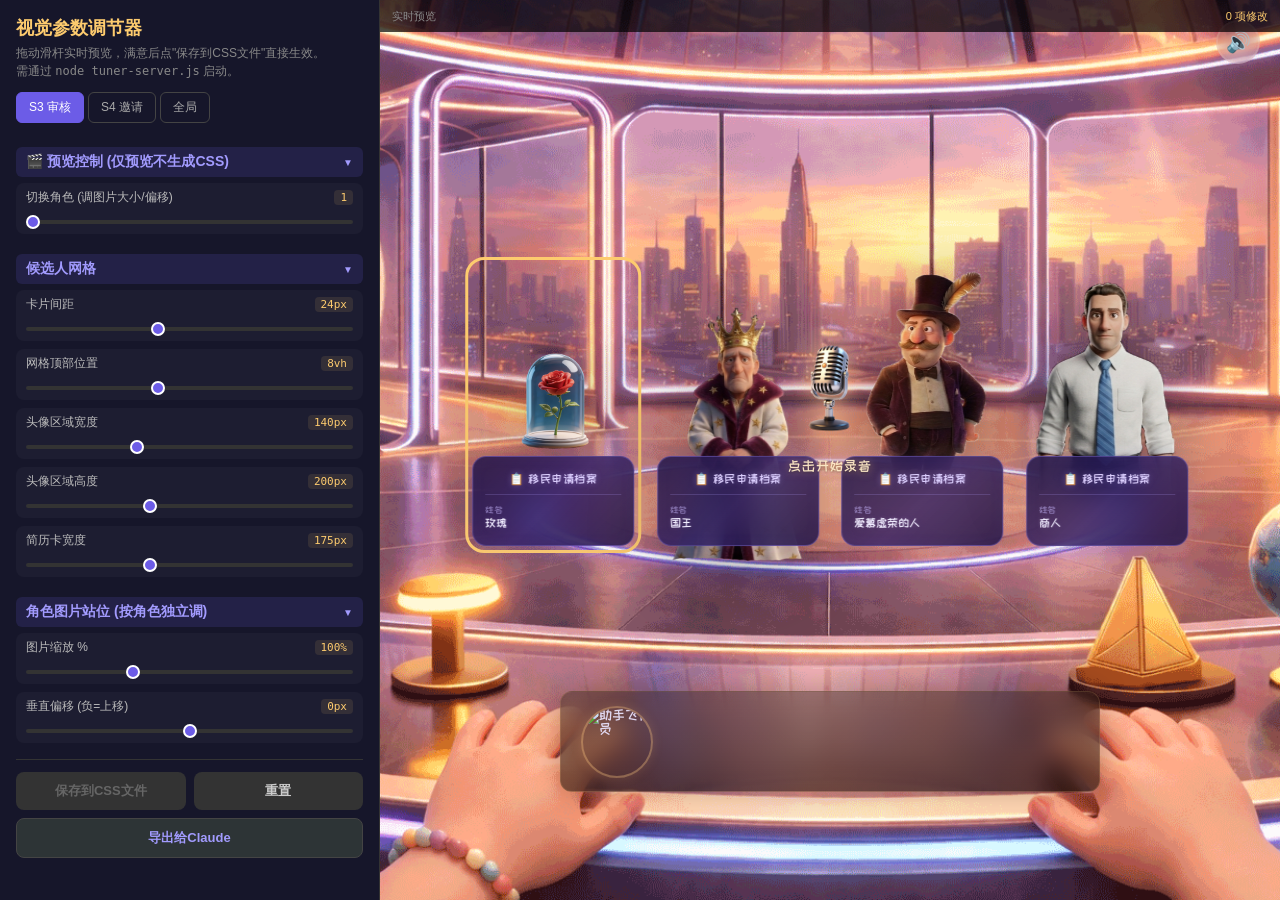
==== tuner.html @ 835b1e77 "初始提交：小王子伴读互动 H5 页面 6个互动环节完整实现：创建星球、发布招募令、角色审核、 深度表达、全景合影、视频等待页。纯前端项目，无构建工具。  Co-Authored-By: Claude " ====
<!doctype html>
<html lang="zh-CN">
    <head>
        <meta charset="UTF-8" />
        <meta name="viewport" content="width=device-width, initial-scale=1.0" />
        <title>视觉参数调节器 - 小王子星球</title>
        <link rel="stylesheet" href="css/fonts.css" />
        <style>
            * {
                margin: 0;
                padding: 0;
                box-sizing: border-box;
            }

            body {
                background: #1a1a2e;
                color: #e0e0e0;
                font-family:
                    -apple-system, BlinkMacSystemFont, "Segoe UI", sans-serif;
                display: flex;
                height: 100vh;
                overflow: hidden;
            }

            /* ===== 左侧控制面板 ===== */
            .control-panel {
                width: 380px;
                min-width: 380px;
                height: 100vh;
                overflow-y: auto;
                background: #16162a;
                border-right: 1px solid #333;
                padding: 16px;
                display: flex;
                flex-direction: column;
            }

            .control-panel h1 {
                font-size: 18px;
                margin-bottom: 4px;
                color: #fdcb6e;
            }
            .control-panel .hint {
                font-size: 12px;
                color: #888;
                margin-bottom: 12px;
                line-height: 1.5;
            }

            .section-header {
                font-size: 14px;
                font-weight: 600;
                color: #a29bfe;
                margin: 12px 0 6px;
                padding: 6px 10px;
                background: rgba(108, 92, 231, 0.15);
                border-radius: 6px;
                cursor: pointer;
                user-select: none;
                display: flex;
                justify-content: space-between;
                align-items: center;
            }
            .section-header::after {
                content: "▼";
                font-size: 10px;
                transition: transform 0.2s;
            }
            .section-header.collapsed::after {
                transform: rotate(-90deg);
            }

            .section-body {
                overflow: hidden;
                transition: max-height 0.3s ease;
            }
            .section-body.collapsed {
                max-height: 0 !important;
            }

            .control-group {
                margin-bottom: 8px;
                padding: 6px 10px;
                background: rgba(255, 255, 255, 0.03);
                border-radius: 8px;
            }
            .control-group label {
                display: flex;
                justify-content: space-between;
                align-items: center;
                font-size: 12px;
                color: #bbb;
                margin-bottom: 4px;
            }
            .control-group .value-display {
                font-family: "SF Mono", monospace;
                font-size: 11px;
                color: #fdcb6e;
                background: rgba(253, 203, 110, 0.1);
                padding: 1px 6px;
                border-radius: 4px;
            }
            .control-group.changed {
                border-left: 3px solid #fdcb6e;
            }

            input[type="range"] {
                width: 100%;
                height: 4px;
                -webkit-appearance: none;
                background: #333;
                border-radius: 2px;
                outline: none;
            }
            input[type="range"]::-webkit-slider-thumb {
                -webkit-appearance: none;
                width: 14px;
                height: 14px;
                border-radius: 50%;
                background: #6c5ce7;
                cursor: pointer;
                border: 2px solid #fff;
            }
            input[type="color"] {
                width: 36px;
                height: 24px;
                border: 1px solid #555;
                border-radius: 4px;
                cursor: pointer;
                background: transparent;
                padding: 0;
            }
            .color-control {
                display: flex;
                align-items: center;
                gap: 8px;
            }
            .color-control label {
                flex: 1;
                margin: 0;
            }

            /* Screen 切换标签 */
            .screen-tabs {
                display: flex;
                gap: 4px;
                margin-bottom: 12px;
                flex-wrap: wrap;
            }
            .screen-tab {
                padding: 6px 12px;
                font-size: 12px;
                border: 1px solid #444;
                background: transparent;
                color: #aaa;
                border-radius: 6px;
                cursor: pointer;
                transition: all 0.2s;
            }
            .screen-tab.active {
                background: #6c5ce7;
                color: #fff;
                border-color: #6c5ce7;
            }

            /* 底部操作栏 */
            .bottom-bar-panel {
                margin-top: auto;
                padding-top: 12px;
                border-top: 1px solid #333;
                flex-shrink: 0;
            }

            .action-buttons {
                display: flex;
                gap: 8px;
                margin-bottom: 8px;
            }

            .btn-action {
                flex: 1;
                padding: 10px;
                font-size: 13px;
                font-weight: 600;
                border: none;
                border-radius: 8px;
                cursor: pointer;
                transition: all 0.2s;
            }
            .btn-save {
                background: #27ae60;
                color: #fff;
            }
            .btn-save:hover {
                background: #219a52;
            }
            .btn-save:disabled {
                background: #333;
                color: #666;
                cursor: not-allowed;
            }
            .btn-reset {
                background: #333;
                color: #ccc;
            }
            .btn-reset:hover {
                background: #444;
            }
            .btn-export {
                background: #2d3436;
                color: #a29bfe;
                border: 1px solid #444;
            }
            .btn-export:hover {
                background: #3d4446;
            }

            .save-status {
                font-size: 11px;
                text-align: center;
                min-height: 18px;
                transition: all 0.3s;
            }
            .save-status.success {
                color: #27ae60;
            }
            .save-status.error {
                color: #e74c3c;
            }
            .save-status.saving {
                color: #fdcb6e;
            }

            /* ===== 右侧预览区 ===== */
            .preview-area {
                flex: 1;
                height: 100vh;
                overflow: hidden;
                position: relative;
                background: #0a0e27;
            }
            .preview-area iframe {
                width: 100%;
                height: 100%;
                border: none;
            }

            .preview-topbar {
                position: absolute;
                top: 0;
                left: 0;
                right: 0;
                height: 32px;
                background: rgba(0, 0, 0, 0.7);
                display: flex;
                align-items: center;
                justify-content: space-between;
                padding: 0 12px;
                z-index: 100;
                font-size: 11px;
                color: #888;
            }
            .preview-topbar .changes-count {
                color: #fdcb6e;
            }

            /* ===== 弹窗 ===== */
            .modal-overlay {
                display: none;
                position: fixed;
                inset: 0;
                background: rgba(0, 0, 0, 0.7);
                z-index: 1000;
                align-items: center;
                justify-content: center;
            }
            .modal-overlay.show {
                display: flex;
            }
            .modal {
                background: #1e1e3a;
                border: 1px solid #444;
                border-radius: 12px;
                padding: 20px;
                max-width: 600px;
                width: 90%;
                max-height: 80vh;
                overflow-y: auto;
            }
            .modal h3 {
                color: #fdcb6e;
                margin-bottom: 12px;
            }
            .modal pre {
                background: #0d0d1a;
                padding: 16px;
                border-radius: 8px;
                font-size: 12px;
                overflow-x: auto;
                color: #ddd;
                line-height: 1.6;
                white-space: pre-wrap;
            }
            .modal .btn-copy {
                margin-top: 12px;
                padding: 8px 20px;
                background: #6c5ce7;
                color: #fff;
                border: none;
                border-radius: 6px;
                cursor: pointer;
                font-size: 13px;
            }
            .modal .btn-close {
                margin-top: 8px;
                margin-left: 8px;
                padding: 8px 20px;
                background: #444;
                color: #ccc;
                border: none;
                border-radius: 6px;
                cursor: pointer;
                font-size: 13px;
            }

            /* 摇杆控制器 */
            .joystick-wrap {
                padding: 8px 10px;
                background: rgba(255,255,255,0.03);
                border-radius: 8px;
                margin-bottom: 8px;
            }
            .joystick-wrap.changed {
                border-left: 3px solid #fdcb6e;
            }
            .joystick-label {
                font-size: 12px;
                color: #bbb;
                margin-bottom: 6px;
                display: flex;
                justify-content: space-between;
                align-items: center;
            }
            .joystick-values {
                font-family: 'SF Mono', monospace;
                font-size: 11px;
                color: #fdcb6e;
                background: rgba(253,203,110,0.1);
                padding: 1px 6px;
                border-radius: 4px;
            }
            .joystick-pad {
                position: relative;
                width: 100%;
                height: 180px;
                background:
                    linear-gradient(rgba(108,92,231,0.15) 1px, transparent 1px),
                    linear-gradient(90deg, rgba(108,92,231,0.15) 1px, transparent 1px);
                background-size: 20% 20%;
                border: 1px solid #444;
                border-radius: 8px;
                cursor: crosshair;
                overflow: hidden;
                touch-action: none;
            }
            .joystick-pad::before,
            .joystick-pad::after {
                content: '';
                position: absolute;
                background: rgba(108,92,231,0.3);
                pointer-events: none;
            }
            .joystick-pad::before {
                top: 0; bottom: 0;
                left: 50%; width: 1px;
            }
            .joystick-pad::after {
                left: 0; right: 0;
                top: 50%; height: 1px;
            }
            .joystick-dot {
                position: absolute;
                width: 16px;
                height: 16px;
                border-radius: 50%;
                background: #6c5ce7;
                border: 2px solid #fff;
                box-shadow: 0 0 8px rgba(108,92,231,0.6);
                transform: translate(-50%, -50%);
                pointer-events: none;
                transition: box-shadow 0.15s;
            }
            .joystick-pad.dragging .joystick-dot {
                box-shadow: 0 0 16px rgba(108,92,231,0.9);
                background: #a29bfe;
            }
            .joystick-axis-label {
                position: absolute;
                font-size: 9px;
                color: #666;
                pointer-events: none;
            }
            .joystick-axis-label.left { left: 4px; top: 50%; transform: translateY(-50%); }
            .joystick-axis-label.right { right: 4px; top: 50%; transform: translateY(-50%); }
            .joystick-axis-label.top { top: 4px; left: 50%; transform: translateX(-50%); }
            .joystick-axis-label.bottom { bottom: 4px; left: 50%; transform: translateX(-50%); }

            /* 滚动条 */
            .control-panel::-webkit-scrollbar {
                width: 6px;
            }
            .control-panel::-webkit-scrollbar-track {
                background: transparent;
            }
            .control-panel::-webkit-scrollbar-thumb {
                background: #444;
                border-radius: 3px;
            }
        </style>
    </head>
    <body>
        <div class="control-panel" id="controlPanel">
            <h1>视觉参数调节器</h1>
            <p class="hint">
                拖动滑杆实时预览，满意后点"保存到CSS文件"直接生效。<br />需通过
                <code>node tuner-server.js</code> 启动。
            </p>

            <div class="screen-tabs" id="screenTabs">
                <button class="screen-tab active" data-screen="3">
                    S3 审核
                </button>
                <button class="screen-tab" data-screen="4">S4 邀请</button>
                <button class="screen-tab" data-screen="global">全局</button>
            </div>

            <div id="controlsContainer" style="flex: 1; overflow-y: auto"></div>

            <div class="bottom-bar-panel">
                <div class="action-buttons">
                    <button
                        class="btn-action btn-save"
                        id="btnSave"
                        onclick="saveToFiles()"
                        disabled
                    >
                        保存到CSS文件
                    </button>
                    <button class="btn-action btn-reset" onclick="resetAll()">
                        重置
                    </button>
                </div>
                <div class="action-buttons">
                    <button
                        class="btn-action btn-export"
                        onclick="exportForClaude()"
                    >
                        导出给Claude
                    </button>
                </div>
                <div class="save-status" id="saveStatus"></div>
            </div>
        </div>

        <div class="preview-area">
            <div class="preview-topbar">
                <span>实时预览</span>
                <span class="changes-count" id="changesCount">0 项修改</span>
            </div>
            <iframe id="previewFrame" src="index.html"></iframe>
        </div>

        <div class="modal-overlay" id="modalOverlay">
            <div class="modal">
                <h3 id="modalTitle">导出</h3>
                <p
                    id="modalDesc"
                    style="font-size: 12px; color: #888; margin-bottom: 12px"
                ></p>
                <pre id="exportContent"></pre>
                <div>
                    <button class="btn-copy" onclick="copyExport()">
                        复制到剪贴板
                    </button>
                    <button class="btn-close" onclick="closeModal()">
                        关闭
                    </button>
                </div>
            </div>
        </div>

        <script>
            // ===== 参数定义 =====
            // 每个控制项多了 file 和 match 字段，用于精确定位 CSS 文件中的原始值进行替换
            const PARAMS = {
                global: {
                    label: "全局样式",
                    groups: [
                        {
                            title: "颜色主题",
                            controls: [
                                {
                                    id: "g-bg-dark",
                                    label: "背景色",
                                    type: "color",
                                    default: "#0a0e27",
                                    css: "--bg-dark",
                                    selector: ":root",
                                },
                                {
                                    id: "g-primary",
                                    label: "主色",
                                    type: "color",
                                    default: "#6c5ce7",
                                    css: "--primary",
                                    selector: ":root",
                                },
                                {
                                    id: "g-primary-light",
                                    label: "主色(亮)",
                                    type: "color",
                                    default: "#a29bfe",
                                    css: "--primary-light",
                                    selector: ":root",
                                },
                                {
                                    id: "g-accent",
                                    label: "强调色",
                                    type: "color",
                                    default: "#fdcb6e",
                                    css: "--accent",
                                    selector: ":root",
                                },
                                {
                                    id: "g-text",
                                    label: "文字色",
                                    type: "color",
                                    default: "#dfe6e9",
                                    css: "--text",
                                    selector: ":root",
                                },
                                {
                                    id: "g-text-dim",
                                    label: "次要文字",
                                    type: "color",
                                    default: "#636e72",
                                    css: "--text-dim",
                                    selector: ":root",
                                },
                            ],
                        },
                        {
                            title: "全局字号",
                            controls: [
                                {
                                    id: "g-body-fontsize",
                                    label: "基础字号",
                                    type: "range",
                                    min: 10,
                                    max: 24,
                                    step: 1,
                                    default: 14,
                                    unit: "px",
                                    css: "font-size",
                                    selector: "html, body",
                                },
                            ],
                        },
                        {
                            title: "按钮",
                            controls: [
                                {
                                    id: "g-btn-padding-v",
                                    label: "按钮上下内距",
                                    type: "range",
                                    min: 4,
                                    max: 20,
                                    step: 1,
                                    default: 10,
                                    unit: "px",
                                    css: "padding-block",
                                    selector: ".btn-primary",
                                },
                                {
                                    id: "g-btn-padding-h",
                                    label: "按钮左右内距",
                                    type: "range",
                                    min: 12,
                                    max: 50,
                                    step: 1,
                                    default: 28,
                                    unit: "px",
                                    css: "padding-inline",
                                    selector: ".btn-primary",
                                },
                                {
                                    id: "g-btn-fontsize",
                                    label: "按钮字号",
                                    type: "range",
                                    min: 12,
                                    max: 24,
                                    step: 1,
                                    default: 16,
                                    unit: "px",
                                    css: "font-size",
                                    selector: ".btn-primary",
                                },
                                {
                                    id: "g-btn-radius",
                                    label: "按钮圆角",
                                    type: "range",
                                    min: 0,
                                    max: 50,
                                    step: 1,
                                    default: 50,
                                    unit: "px",
                                    css: "border-radius",
                                    selector: ".btn-primary",
                                },
                            ],
                        },
                        {
                            title: "输入框",
                            controls: [
                                {
                                    id: "g-input-padding-v",
                                    label: "输入框上下内距",
                                    type: "range",
                                    min: 4,
                                    max: 20,
                                    step: 1,
                                    default: 8,
                                    unit: "px",
                                    css: "padding-block",
                                    selector: ".input-group input",
                                },
                                {
                                    id: "g-input-padding-h",
                                    label: "输入框左右内距",
                                    type: "range",
                                    min: 4,
                                    max: 24,
                                    step: 1,
                                    default: 12,
                                    unit: "px",
                                    css: "padding-inline",
                                    selector: ".input-group input",
                                },
                                {
                                    id: "g-input-fontsize",
                                    label: "输入框字号",
                                    type: "range",
                                    min: 12,
                                    max: 22,
                                    step: 1,
                                    default: 15,
                                    unit: "px",
                                    css: "font-size",
                                    selector: ".input-group input",
                                },
                                {
                                    id: "g-input-radius",
                                    label: "输入框圆角",
                                    type: "range",
                                    min: 0,
                                    max: 24,
                                    step: 1,
                                    default: 12,
                                    unit: "px",
                                    css: "border-radius",
                                    selector: ".input-group input",
                                },
                            ],
                        },
                    ],
                },
                3: {
                    label: "Screen 3: 审核",
                    groups: [
                        {
                            title: "🎬 预览控制 (仅预览不生成CSS)",
                            controls: [
                                {
                                    id: "s3-char",
                                    label: "切换角色 (调图片大小/偏移)",
                                    type: "range",
                                    min: 1,
                                    max: 4,
                                    step: 1,
                                    default: 1,
                                    unit: "",
                                    css: "ignore",
                                    selector: "ignore",
                                },
                            ],
                        },
                        {
                            title: "候选人网格",
                            controls: [
                                {
                                    id: "s3-grid-gap",
                                    label: "卡片间距",
                                    type: "range",
                                    min: 0,
                                    max: 60,
                                    step: 2,
                                    default: 24,
                                    unit: "px",
                                    css: "gap",
                                    selector: ".candidates-grid",
                                },
                                {
                                    id: "s3-grid-top",
                                    label: "网格顶部位置",
                                    type: "range",
                                    min: 0,
                                    max: 20,
                                    step: 1,
                                    default: 8,
                                    unit: "vh",
                                    css: "top",
                                    selector: ".candidates-grid",
                                },
                                {
                                    id: "s3-img-width",
                                    label: "头像区域宽度",
                                    type: "range",
                                    min: 60,
                                    max: 300,
                                    step: 5,
                                    default: 140,
                                    unit: "px",
                                    css: "width",
                                    selector: ".candidate-img-wrap",
                                },
                                {
                                    id: "s3-img-height",
                                    label: "头像区域高度",
                                    type: "range",
                                    min: 80,
                                    max: 400,
                                    step: 5,
                                    default: 200,
                                    unit: "px",
                                    css: "height",
                                    selector: ".candidate-img-wrap",
                                },
                                {
                                    id: "s3-resume-width",
                                    label: "简历卡宽度",
                                    type: "range",
                                    min: 100,
                                    max: 300,
                                    step: 5,
                                    default: 175,
                                    unit: "px",
                                    css: "width",
                                    selector: ".candidate-resume",
                                },
                            ],
                        },
                        {
                            title: "角色图片站位 (按角色独立调)",
                            controls: [
                                {
                                    id: "s3-char-scale",
                                    label: "图片缩放 %",
                                    type: "range",
                                    min: 30,
                                    max: 250,
                                    step: 5,
                                    default: 100,
                                    unit: "%",
                                    css: "transform",
                                    selector: "perchar-card-img",
                                },
                                {
                                    id: "s3-char-offset-y",
                                    label: "垂直偏移 (负=上移)",
                                    type: "range",
                                    min: -150,
                                    max: 150,
                                    step: 2,
                                    default: 0,
                                    unit: "px",
                                    css: "translateY",
                                    selector: "perchar-card-img",
                                },
                            ],
                        },
                        {
                            title: "助手飞行员对话框(底部)",
                            controls: [
                                {
                                    id: "s3-asst-bottom",
                                    label: "距底部",
                                    type: "range",
                                    min: 50,
                                    max: 250,
                                    step: 5,
                                    default: 120,
                                    unit: "px",
                                    css: "bottom",
                                    selector: ".assistant-bar",
                                },
                                {
                                    id: "s3-asst-width",
                                    label: "宽度",
                                    type: "range",
                                    min: 300,
                                    max: 1000,
                                    step: 10,
                                    default: 600,
                                    unit: "px",
                                    css: "width",
                                    selector: ".assistant-bar",
                                },
                                {
                                    id: "s3-asst-padding",
                                    label: "内距",
                                    type: "range",
                                    min: 8,
                                    max: 36,
                                    step: 1,
                                    default: 18,
                                    unit: "px",
                                    css: "padding",
                                    selector: ".assistant-bar",
                                },
                                {
                                    id: "s3-asst-avatar-size",
                                    label: "头像尺寸",
                                    type: "range",
                                    min: 40,
                                    max: 120,
                                    step: 4,
                                    default: 76,
                                    unit: "px",
                                    css: "width|height",
                                    selector: ".assistant-avatar",
                                },
                                {
                                    id: "s3-asst-msg-fontsize",
                                    label: "消息字号",
                                    type: "range",
                                    min: 10,
                                    max: 24,
                                    step: 1,
                                    default: 17,
                                    unit: "px",
                                    css: "font-size",
                                    selector: ".assistant-message",
                                },
                                {
                                    id: "s3-asst-gap",
                                    label: "头像与文字间距",
                                    type: "range",
                                    min: 4,
                                    max: 24,
                                    step: 1,
                                    default: 14,
                                    unit: "px",
                                    css: "gap",
                                    selector: ".assistant-bar",
                                },
                            ],
                        },
                    ],
                },
                4: {
                    label: "Screen 4: 邀请",
                    groups: [
                        {
                            title: "语音卡片",
                            controls: [
                                {
                                    id: "s4-card-gap",
                                    label: "卡片内间距",
                                    type: "range",
                                    min: 16,
                                    max: 80,
                                    step: 2,
                                    default: 44,
                                    unit: "px",
                                    css: "gap",
                                    selector: ".voice-card",
                                },
                                {
                                    id: "s4-card-padding",
                                    label: "卡片内距",
                                    type: "range",
                                    min: 8,
                                    max: 60,
                                    step: 2,
                                    default: 22,
                                    unit: "px",
                                    css: "padding",
                                    selector: ".voice-card",
                                },
                                {
                                    id: "s4-card-radius",
                                    label: "卡片圆角",
                                    type: "range",
                                    min: 0,
                                    max: 50,
                                    step: 1,
                                    default: 28,
                                    unit: "px",
                                    css: "border-radius",
                                    selector: ".voice-card",
                                },
                                {
                                    id: "s4-question-fontsize",
                                    label: "提问字号",
                                    type: "range",
                                    min: 14,
                                    max: 40,
                                    step: 1,
                                    default: 24,
                                    unit: "px",
                                    css: "font-size",
                                    selector: ".voice-question",
                                },
                                {
                                    id: "s4-play-ring-size",
                                    label: "播放按钮环尺寸",
                                    type: "range",
                                    min: 60,
                                    max: 200,
                                    step: 5,
                                    default: 120,
                                    unit: "px",
                                    css: "width|height",
                                    selector: ".play-ring",
                                },
                            ],
                        },
                        {
                            title: "胶片轮播",
                            controls: [
                                {
                                    id: "s4-film-top",
                                    label: "轮播顶部位置",
                                    type: "range",
                                    min: 5,
                                    max: 50,
                                    step: 1,
                                    default: 20,
                                    unit: "%",
                                    css: "top",
                                    selector: ".window-filmstrip",
                                },
                                {
                                    id: "s4-film-left",
                                    label: "轮播左侧位置",
                                    type: "range",
                                    min: 0,
                                    max: 40,
                                    step: 1,
                                    default: 18,
                                    unit: "%",
                                    css: "left",
                                    selector: ".window-filmstrip",
                                },
                                {
                                    id: "s4-film-width",
                                    label: "轮播宽度",
                                    type: "range",
                                    min: 30,
                                    max: 100,
                                    step: 1,
                                    default: 64,
                                    unit: "%",
                                    css: "width",
                                    selector: ".window-filmstrip",
                                },
                                {
                                    id: "s4-film-height",
                                    label: "轮播高度",
                                    type: "range",
                                    min: 15,
                                    max: 60,
                                    step: 1,
                                    default: 38,
                                    unit: "%",
                                    css: "height",
                                    selector: ".window-filmstrip",
                                },
                                {
                                    id: "s4-film-radius",
                                    label: "照片圆角",
                                    type: "range",
                                    min: 0,
                                    max: 30,
                                    step: 1,
                                    default: 10,
                                    unit: "px",
                                    css: "border-radius",
                                    selector: ".filmstrip-item",
                                },
                                {
                                    id: "s4-film-label-fontsize",
                                    label: "标签字号",
                                    type: "range",
                                    min: 10,
                                    max: 22,
                                    step: 1,
                                    default: 13,
                                    unit: "px",
                                    css: "font-size",
                                    selector: ".filmstrip-label",
                                },
                            ],
                        },
                        {
                            title: "全息发言提示",
                            controls: [
                                {
                                    id: "s4-holo-top",
                                    label: "提示垂直位置",
                                    type: "range",
                                    min: 30,
                                    max: 80,
                                    step: 1,
                                    default: 55,
                                    unit: "%",
                                    css: "top",
                                    selector: ".holo-prompt",
                                },
                                {
                                    id: "s4-holo-padding-v",
                                    label: "上下内距",
                                    type: "range",
                                    min: 10,
                                    max: 80,
                                    step: 2,
                                    default: 40,
                                    unit: "px",
                                    css: "padding-block",
                                    selector: ".holo-prompt",
                                },
                                {
                                    id: "s4-holo-padding-h",
                                    label: "左右内距",
                                    type: "range",
                                    min: 20,
                                    max: 250,
                                    step: 5,
                                    default: 160,
                                    unit: "px",
                                    css: "padding-inline",
                                    selector: ".holo-prompt",
                                },
                                {
                                    id: "s4-prompt-label-fontsize",
                                    label: "标签字号",
                                    type: "range",
                                    min: 10,
                                    max: 24,
                                    step: 1,
                                    default: 15,
                                    unit: "px",
                                    css: "font-size",
                                    selector: ".prompt-label",
                                },
                                {
                                    id: "s4-prompt-text-fontsize",
                                    label: "提示文字字号",
                                    type: "range",
                                    min: 10,
                                    max: 24,
                                    step: 1,
                                    default: 16,
                                    unit: "px",
                                    css: "font-size",
                                    selector: ".prompt-text",
                                },
                            ],
                        },
                        {
                            title: "麦克风",
                            controls: [
                                {
                                    id: "s4-mic-top",
                                    label: "麦克风垂直位置",
                                    type: "range",
                                    min: 60,
                                    max: 100,
                                    step: 1,
                                    default: 95,
                                    unit: "%",
                                    css: "top",
                                    selector: ".s4-mic-wrap",
                                },
                                {
                                    id: "s4-mic-icon-size",
                                    label: "麦克风图标尺寸",
                                    type: "range",
                                    min: 60,
                                    max: 300,
                                    step: 5,
                                    default: 210,
                                    unit: "px",
                                    css: "width|height",
                                    selector: ".s4-mic-wrap .mic-icon",
                                },
                                {
                                    id: "s4-mic-hint-fontsize",
                                    label: "提示文字字号",
                                    type: "range",
                                    min: 8,
                                    max: 18,
                                    step: 1,
                                    default: 11,
                                    unit: "px",
                                    css: "font-size",
                                    selector: ".s4-mic-wrap .mic-hint",
                                },
                            ],
                        },
                    ],
                },
            };

            // ===== 状态 =====
            let currentScreen = "3";
            let changes = {};
            let defaults = {};
            let cssFileCache = {}; // 缓存 CSS 文件内容

            for (const config of Object.values(PARAMS)) {
                for (const group of config.groups) {
                    for (const ctrl of group.controls) {
                        defaults[ctrl.id] = ctrl.default;
                    }
                }
            }

            // ===== 渲染 =====
            function renderControls(screen) {
                const container = document.getElementById("controlsContainer");
                const config = PARAMS[screen];
                if (!config) return;

                let html = "";
                for (const group of config.groups) {
                    const sectionId =
                        `section-${screen}-${group.title}`.replace(
                            /[^a-zA-Z0-9-]/g,
                            "_",
                        );
                    html += `<div class="section-header" onclick="toggleSection('${sectionId}')">${group.title}</div>`;
                    html += `<div class="section-body" id="${sectionId}">`;

                    for (const ctrl of group.controls) {
                        if (ctrl.hidden) continue;

                        const value =
                            changes[ctrl.id] !== undefined
                                ? changes[ctrl.id]
                                : ctrl.default;
                        const isChanged =
                            changes[ctrl.id] !== undefined &&
                            changes[ctrl.id] !== ctrl.default;
                        const changedClass = isChanged ? "changed" : "";

                        if (ctrl.type === "joystick") {
                            const xCtrl = findControl(ctrl.xId);
                            const yCtrl = findControl(ctrl.yId);
                            const xVal = changes[ctrl.xId] !== undefined ? changes[ctrl.xId] : xCtrl.default;
                            const yVal = changes[ctrl.yId] !== undefined ? changes[ctrl.yId] : yCtrl.default;
                            const xChanged = changes[ctrl.xId] !== undefined && changes[ctrl.xId] !== xCtrl.default;
                            const yChanged = changes[ctrl.yId] !== undefined && changes[ctrl.yId] !== yCtrl.default;
                            const jChanged = xChanged || yChanged ? "changed" : "";
                            html += `
          <div class="joystick-wrap ${jChanged}" id="group-${ctrl.id}">
            <div class="joystick-label">
              <span>${ctrl.label}</span>
              <span class="joystick-values" id="val-${ctrl.id}">X:${xVal}${xCtrl.unit} Y:${yVal}${yCtrl.unit}</span>
            </div>
            <div class="joystick-pad" id="pad-${ctrl.id}"
                 data-xid="${ctrl.xId}" data-yid="${ctrl.yId}"
                 data-xmin="${xCtrl.min}" data-xmax="${xCtrl.max}"
                 data-ymin="${yCtrl.min}" data-ymax="${yCtrl.max}"
                 data-xunit="${xCtrl.unit}" data-yunit="${yCtrl.unit}">
              <span class="joystick-axis-label left">左</span>
              <span class="joystick-axis-label right">右</span>
              <span class="joystick-axis-label top">上</span>
              <span class="joystick-axis-label bottom">下</span>
              <div class="joystick-dot" id="dot-${ctrl.id}"></div>
            </div>
          </div>`;
                        } else if (ctrl.type === "color") {
                            html += `
          <div class="control-group color-control ${changedClass}" id="group-${ctrl.id}">
            <label>${ctrl.label}</label>
            <input type="color" id="${ctrl.id}" value="${value}" onchange="onControlChange('${ctrl.id}', this.value)">
          </div>`;
                        } else {
                            const displayVal = ctrl.unit
                                ? `${value}${ctrl.unit}`
                                : value;
                            html += `
          <div class="control-group ${changedClass}" id="group-${ctrl.id}">
            <label>
              <span>${ctrl.label}</span>
              <span class="value-display" id="val-${ctrl.id}">${displayVal}</span>
            </label>
            <input type="range" id="${ctrl.id}" min="${ctrl.min}" max="${ctrl.max}" step="${ctrl.step}" value="${value}"
              oninput="onControlChange('${ctrl.id}', parseFloat(this.value))">
          </div>`;
                        }
                    }
                    html += "</div>";
                }
                container.innerHTML = html;
                initJoysticks();
            }

            // ===== 摇杆控制器 =====
            function initJoysticks() {
                document.querySelectorAll('.joystick-pad').forEach(pad => {
                    const xId = pad.dataset.xid;
                    const yId = pad.dataset.yid;
                    const xMin = parseFloat(pad.dataset.xmin);
                    const xMax = parseFloat(pad.dataset.xmax);
                    const yMin = parseFloat(pad.dataset.ymin);
                    const yMax = parseFloat(pad.dataset.ymax);
                    const xUnit = pad.dataset.xunit;
                    const yUnit = pad.dataset.yunit;
                    const dot = pad.querySelector('.joystick-dot');
                    const padId = pad.id.replace('pad-', '');

                    // 初始化圆点位置
                    const xCtrl = findControl(xId);
                    const yCtrl = findControl(yId);
                    const xVal = changes[xId] !== undefined ? changes[xId] : xCtrl.default;
                    const yVal = changes[yId] !== undefined ? changes[yId] : yCtrl.default;
                    positionDot(dot, pad, xVal, xMin, xMax, yVal, yMin, yMax);

                    let dragging = false;

                    const xStep = findControl(xId).step || 1;
                    const yStep = findControl(yId).step || 1;

                    function snapTo(val, step) {
                        return Math.round(val / step) * step;
                    }

                    function onMove(clientX, clientY) {
                        const rect = pad.getBoundingClientRect();
                        const px = Math.max(0, Math.min(1, (clientX - rect.left) / rect.width));
                        const py = Math.max(0, Math.min(1, (clientY - rect.top) / rect.height));

                        const xNew = snapTo(xMin + px * (xMax - xMin), xStep);
                        const yNew = snapTo(yMax - py * (yMax - yMin), yStep); // Y轴反转：上=大值(bottom大=高)

                        dot.style.left = (px * 100) + '%';
                        dot.style.top = (py * 100) + '%';

                        onControlChange(xId, xNew);
                        onControlChange(yId, yNew);

                        const valEl = document.getElementById('val-' + padId);
                        if (valEl) valEl.textContent = `X:${xNew}${xUnit} Y:${yNew}${yUnit}`;
                    }

                    pad.addEventListener('pointerdown', (e) => {
                        dragging = true;
                        pad.classList.add('dragging');
                        pad.setPointerCapture(e.pointerId);
                        onMove(e.clientX, e.clientY);
                    });
                    pad.addEventListener('pointermove', (e) => {
                        if (!dragging) return;
                        onMove(e.clientX, e.clientY);
                    });
                    pad.addEventListener('pointerup', () => {
                        dragging = false;
                        pad.classList.remove('dragging');
                    });
                    pad.addEventListener('pointercancel', () => {
                        dragging = false;
                        pad.classList.remove('dragging');
                    });
                });
            }

            function positionDot(dot, pad, xVal, xMin, xMax, yVal, yMin, yMax) {
                const px = (xVal - xMin) / (xMax - xMin);
                const py = 1 - (yVal - yMin) / (yMax - yMin); // Y轴反转
                dot.style.left = (px * 100) + '%';
                dot.style.top = (py * 100) + '%';
            }

            function toggleSection(id) {
                const body = document.getElementById(id);
                const header = body.previousElementSibling;
                body.classList.toggle("collapsed");
                header.classList.toggle("collapsed");
            }

            // ===== 控制变更 =====
            function onControlChange(id, value) {
                changes[id] = value;

                const ctrl = findControl(id);
                if (ctrl && ctrl.type === "range") {
                    const valEl = document.getElementById(`val-${id}`);
                    if (id === "s3-char" && valEl) {
                        const charLabels = [
                            "",
                            "1. 玫瑰",
                            "2. 国王",
                            "3. 爱慕虚荣的人",
                            "4. 商人",
                        ];
                        valEl.textContent = charLabels[value];
                    } else if (valEl) {
                        valEl.textContent = ctrl.unit
                            ? `${value}${ctrl.unit}`
                            : value;
                    }
                }

                // 高亮已修改项
                const group = document.getElementById(`group-${id}`);
                if (group) {
                    if (value !== defaults[id]) group.classList.add("changed");
                    else group.classList.remove("changed");
                }

                // 进度控制器只控制显隐，不生成 CSS
                if (id === "s3-char") {
                    updateS3Character(value);
                    return;
                }

                // 角色图片样式是每角色独立存储
                if (id === "s3-char-scale" || id === "s3-char-offset-y") {
                    const charId = _currentCharId();
                    if (id === "s3-char-scale") _charCardStyles[charId].scale = value;
                    if (id === "s3-char-offset-y") _charCardStyles[charId].offsetY = value;
                }

                applyToPreview();
                updateChangesCount();
            }

            function findControl(id) {
                for (const config of Object.values(PARAMS)) {
                    for (const group of config.groups) {
                        for (const ctrl of group.controls) {
                            if (ctrl.id === id) return ctrl;
                        }
                    }
                }
                return null;
            }

            function applyToPreview() {
                const iframe = document.getElementById("previewFrame");
                const doc = iframe.contentDocument;
                if (!doc) return;

                // 查找或创建动态样式标签
                let styleEl = doc.getElementById("tuner-dynamic-styles");
                if (!styleEl) {
                    styleEl = doc.createElement("style");
                    styleEl.id = "tuner-dynamic-styles";
                    doc.head.appendChild(styleEl);
                }

                // 遍历所有有改动的参数，生成 CSS 文本
                const changedParams = Object.entries(changes).filter(
                    ([id, val]) => val !== defaults[id],
                );
                const selectorMap = {};

                for (const [id, val] of changedParams) {
                    const ctrl = findControl(id);
                    if (!ctrl || ctrl.css === "ignore") continue;
                    // perchar-card-img 控件在下方单独处理
                    if (ctrl.selector === "perchar-card-img") continue;

                    const props = ctrl.css.split("|");
                    let cssValue = ctrl.cssFunc
                        ? ctrl.cssFunc(val)
                        : ctrl.type === "color"
                          ? val
                          : ctrl.unit
                            ? `${val}${ctrl.unit}`
                            : `${val}`;

                    if (!selectorMap[ctrl.selector])
                        selectorMap[ctrl.selector] = [];
                    for (const prop of props) {
                        selectorMap[ctrl.selector].push(
                            `  ${prop}: ${cssValue} !important;`,
                        );
                    }
                }

                // 生成每个角色独立的卡片图片 CSS（scale + translateY 合并到 transform）
                for (const [charId, style] of Object.entries(_charCardStyles)) {
                    const hasChange = style.scale !== 100 || style.offsetY !== 0;
                    if (!hasChange) continue;
                    const sel = `.candidate-card[data-char-id="${charId}"] .candidate-img-wrap img`;
                    const parts = [];
                    if (style.scale !== 100) parts.push(`scale(${style.scale / 100})`);
                    if (style.offsetY !== 0) parts.push(`translateY(${style.offsetY}px)`);
                    selectorMap[sel] = [
                        `  transform: ${parts.join(' ')} !important;`,
                        `  transform-origin: bottom center !important;`,
                    ];
                }

                // 拼接 CSS 字符串
                let cssText = "";
                for (const [selector, declarations] of Object.entries(
                    selectorMap,
                )) {
                    cssText += `${selector} {\n${declarations.join("\n")}\n}\n`;
                }

                // 统一写入，浏览器会自动重新渲染
                styleEl.textContent = cssText;
            }

            // ===== S3 角色卡片站位 =====
            const S3_CHAR_IDS = ['rose', 'king', 'vain', 'merchant'];
            const S3_CHAR_NAMES = { rose: '玫瑰', king: '国王', vain: '爱慕虚荣的人', merchant: '商人' };
            const S3_CHAR_IMAGES = {
                rose: 'assets/images/characters/rose-desk.png',
                king: 'assets/images/characters/king.png',
                vain: 'assets/images/characters/vain.png',
                merchant: 'assets/images/characters/merchant.png',
            };

            let _s3CurrentChar = 1;

            // 每个角色独立的图片样式 { rose: {scale:100, offsetY:0}, ... }
            // scale: 百分比，100=原始大小
            const _charCardStyles = {
                rose:     { scale: 100, offsetY: 0 },
                king:     { scale: 100, offsetY: 0 },
                vain:     { scale: 100, offsetY: 0 },
                merchant: { scale: 100, offsetY: 0 },
            };

            function _currentCharId() {
                return S3_CHAR_IDS[_s3CurrentChar - 1] || 'rose';
            }

            function updateS3Character(index) {
                _s3CurrentChar = index;
                const charId = _currentCharId();
                const style = _charCardStyles[charId];

                // 加载该角色的图片样式到控制器
                changes['s3-char-scale'] = style.scale;
                changes['s3-char-offset-y'] = style.offsetY;

                // 更新滑杆显示
                const sInput = document.getElementById('s3-char-scale');
                const oInput = document.getElementById('s3-char-offset-y');
                if (sInput) { sInput.value = style.scale; const ve = document.getElementById('val-s3-char-scale'); if (ve) ve.textContent = style.scale + '%'; }
                if (oInput) { oInput.value = style.offsetY; const ve = document.getElementById('val-s3-char-offset-y'); if (ve) ve.textContent = style.offsetY + 'px'; }

                _renderS3Preview();
                applyToPreview();
            }

            function _renderS3Preview() {
                const doc = document.getElementById("previewFrame").contentDocument;
                if (!doc) return;

                // 确保 candidates-grid 可见并填充卡片
                const grid = doc.getElementById('candidates-grid');
                if (!grid) return;

                // 如果网格还没有子元素，手动填充
                if (grid.children.length === 0) {
                    grid.style.display = '';
                    grid.style.opacity = '1';
                    S3_CHAR_IDS.forEach(charId => {
                        const card = doc.createElement('div');
                        card.className = 'candidate-card';
                        card.dataset.charId = charId;
                        card.style.opacity = '1';
                        card.innerHTML = `
                            <div class="candidate-img-wrap">
                                <img src="${S3_CHAR_IMAGES[charId]}" alt="${S3_CHAR_NAMES[charId]}">
                            </div>
                            <div class="candidate-resume">
                                <div class="resume-header">
                                    <span class="resume-title">📋 移民申请档案</span>
                                </div>
                                <div class="resume-body">
                                    <div class="resume-field">
                                        <span class="resume-label">姓名</span>
                                        <span class="resume-value">${S3_CHAR_NAMES[charId]}</span>
                                    </div>
                                </div>
                            </div>
                        `;
                        grid.appendChild(card);
                    });
                }

                // 高亮当前选中的角色卡
                const charId = _currentCharId();
                grid.querySelectorAll('.candidate-card').forEach(card => {
                    if (card.dataset.charId === charId) {
                        card.style.outline = '3px solid #fdcb6e';
                        card.style.outlineOffset = '4px';
                        card.style.borderRadius = '12px';
                    } else {
                        card.style.outline = '';
                        card.style.outlineOffset = '';
                    }
                });
            }

            // ===== Screen 切换 =====
            document
                .getElementById("screenTabs")
                .addEventListener("click", (e) => {
                    if (!e.target.classList.contains("screen-tab")) return;
                    document
                        .querySelectorAll(".screen-tab")
                        .forEach((t) => t.classList.remove("active"));
                    e.target.classList.add("active");
                    currentScreen = e.target.dataset.screen;
                    renderControls(currentScreen);
                    if (["1", "2", "3", "4"].includes(currentScreen))
                        switchPreviewScreen(currentScreen);
                });

            function switchPreviewScreen(num) {
                const doc =
                    document.getElementById("previewFrame").contentDocument;
                if (!doc) return;

                // 0. 隐藏 start-overlay（它 z-index 200 会挡住一切）
                const startOverlay = doc.getElementById("start-overlay");
                if (startOverlay) startOverlay.style.setProperty("display", "none", "important");

                // 1. 先把所有屏幕隐藏
                doc.querySelectorAll(".screen").forEach((s) => {
                    s.classList.remove("active");
                    s.style.display = "none";
                });

                // 2. 显示目标屏幕
                const target = doc.getElementById(`screen-${num}`);
                if (target) {
                    target.classList.add("active");
                    target.style.display = "flex";

                    // 全局扫雷：抹除当前屏幕下所有内联 display:none
                    target
                        .querySelectorAll(
                            '[style*="display: none"], [style*="display:none"]',
                        )
                        .forEach((el) => {
                            el.style.setProperty("display", "", "important");
                        });

                    // ===== S3 审核 =====
                    if (num === "3") {
                        // 填充候选人网格并高亮当前选中角色
                        _renderS3Preview();
                        applyToPreview();
                    }

                    // ===== S4 邀请 =====
                    if (num === "4") {
                        // 关掉语音遮罩
                        const voiceOverlay = doc.getElementById("voiceOverlay");
                        if (voiceOverlay) {
                            voiceOverlay.style.setProperty(
                                "display",
                                "none",
                                "important",
                            );
                            voiceOverlay.style.setProperty(
                                "opacity",
                                "0",
                                "important",
                            );
                        }

                        // 强行点亮 S4 主内容区
                        const s4Main = doc.getElementById("s4MainContent");
                        if (s4Main) {
                            s4Main.style.setProperty(
                                "display",
                                "block",
                                "important",
                            );
                            s4Main.style.setProperty(
                                "opacity",
                                "1",
                                "important",
                            );
                            s4Main.style.setProperty(
                                "visibility",
                                "visible",
                                "important",
                            );
                        }

                        // 显示底部大按钮
                        const btn = doc.getElementById("btn-to-panorama");
                        if (btn)
                            btn.style.setProperty(
                                "display",
                                "block",
                                "important",
                            );
                    }
                }
            }

            // ===== 保存到 CSS 文件（通过服务器 API） =====
            async function saveToFiles() {
                const changedParams = Object.entries(changes).filter(
                    ([id, val]) => val !== defaults[id],
                );
                if (changedParams.length === 0) {
                    showStatus("没有修改", "error");
                    return;
                }

                showStatus("正在保存...", "saving");

                try {
                    // 先读取最新 CSS 文件内容
                    const resp = await fetch("/api/css");
                    if (!resp.ok)
                        throw new Error(
                            "无法读取CSS文件，确保通过 node tuner-server.js 启动",
                        );
                    cssFileCache = await resp.json();

                    // 对每个 CSS 文件做修改
                    const fileChanges = {}; // { 'css/style.css': content }

                    for (const [file, content] of Object.entries(
                        cssFileCache,
                    )) {
                        fileChanges[file] = content;
                    }

                    const marker = "/* === 调参器生成的覆盖样式 (tuner) === */";
                    const targetFile = "css/screens.css";
                    let content = fileChanges[targetFile];

                    // 1. 解析已有覆盖块中的规则（保留之前保存的修改）
                    const existingMap = {}; // { selector: { prop: "value !important" } }
                    const markerIdx = content.indexOf(marker);
                    if (markerIdx !== -1) {
                        const oldBlock = content.substring(
                            markerIdx + marker.length,
                        );
                        // 简单解析：匹配 selector { ... } 块
                        const ruleRe = /([^{]+)\{([^}]+)\}/g;
                        let m;
                        while ((m = ruleRe.exec(oldBlock)) !== null) {
                            const sel = m[1].trim();
                            const body = m[2].trim();
                            if (!existingMap[sel]) existingMap[sel] = {};
                            // 解析每条声明
                            body.split(";").forEach((decl) => {
                                const colonIdx = decl.indexOf(":");
                                if (colonIdx === -1) return;
                                const prop = decl.substring(0, colonIdx).trim();
                                const val = decl.substring(colonIdx + 1).trim();
                                if (prop && val) existingMap[sel][prop] = val;
                            });
                        }
                        // 清除旧覆盖块
                        content =
                            content.substring(0, markerIdx).trimEnd() + "\n";
                    }

                    // 2. 用当前 changes 覆盖/合并到 existingMap
                    let hasOverrides = Object.keys(existingMap).length > 0;

                    for (const [id, val] of changedParams) {
                        const ctrl = findControl(id);
                        if (!ctrl || ctrl.css === "ignore") continue;
                        // perchar-card-img 控件在下方单独处理
                        if (ctrl.selector === "perchar-card-img") continue;

                        const props = ctrl.css.split("|");
                        let cssValue;
                        if (ctrl.cssFunc) {
                            cssValue = ctrl.cssFunc(val);
                        } else if (ctrl.type === "color") {
                            cssValue = val;
                        } else {
                            cssValue = ctrl.unit
                                ? `${val}${ctrl.unit}`
                                : `${val}`;
                        }

                        if (!existingMap[ctrl.selector])
                            existingMap[ctrl.selector] = {};
                        for (const prop of props) {
                            existingMap[ctrl.selector][prop] =
                                `${cssValue} !important`;
                        }
                        hasOverrides = true;
                    }

                    // 写入每个角色独立的卡片图片样式（scale + translateY 合并到 transform）
                    for (const [charId, style] of Object.entries(_charCardStyles)) {
                        const hasChange = style.scale !== 100 || style.offsetY !== 0;
                        if (!hasChange) continue;
                        const sel = `.candidate-card[data-char-id="${charId}"] .candidate-img-wrap img`;
                        if (!existingMap[sel]) existingMap[sel] = {};
                        const parts = [];
                        if (style.scale !== 100) parts.push(`scale(${style.scale / 100})`);
                        if (style.offsetY !== 0) parts.push(`translateY(${style.offsetY}px)`);
                        existingMap[sel]['transform'] = `${parts.join(' ')} !important`;
                        existingMap[sel]['transform-origin'] = `bottom center !important`;
                        hasOverrides = true;
                    }

                    if (!hasOverrides) {
                        showStatus("没有有效修改", "error");
                        return;
                    }

                    // 3. 生成新的覆盖块
                    let overrideBlock =
                        "\n/* === 调参器生成的覆盖样式 (tuner) === */\n";
                    for (const [selector, declMap] of Object.entries(
                        existingMap,
                    )) {
                        const declarations = Object.entries(declMap)
                            .map(([p, v]) => `  ${p}: ${v};`)
                            .join("\n");
                        overrideBlock += `${selector} {\n${declarations}\n}\n\n`;
                    }

                    // 同时清除 style.css 中可能残留的旧覆盖块
                    let styleContent = fileChanges["css/style.css"];
                    const styleMarkerIdx = styleContent.indexOf(marker);
                    if (styleMarkerIdx !== -1) {
                        styleContent =
                            styleContent
                                .substring(0, styleMarkerIdx)
                                .trimEnd() + "\n";
                        fileChanges["css/style.css"] = styleContent;
                        const cleanResp = await fetch("/api/css", {
                            method: "POST",
                            headers: { "Content-Type": "application/json" },
                            body: JSON.stringify({
                                file: "css/style.css",
                                content: styleContent,
                            }),
                        });
                    }

                    content += overrideBlock;
                    fileChanges[targetFile] = content;

                    // 写回文件
                    const writeResp = await fetch("/api/css", {
                        method: "POST",
                        headers: { "Content-Type": "application/json" },
                        body: JSON.stringify({
                            file: targetFile,
                            content: fileChanges[targetFile],
                        }),
                    });

                    if (!writeResp.ok) throw new Error("写入失败");

                    const result = await writeResp.json();
                    if (result.ok) {
                        showStatus("已保存！刷新预览中...", "success");
                        // 刷新 iframe 以加载新 CSS
                        setTimeout(() => {
                            document
                                .getElementById("previewFrame")
                                .contentWindow.location.reload();
                        }, 500);
                    } else {
                        throw new Error("写入返回错误");
                    }
                } catch (e) {
                    showStatus(`保存失败: ${e.message}`, "error");
                }
            }

            function showStatus(msg, type) {
                const el = document.getElementById("saveStatus");
                el.textContent = msg;
                el.className = `save-status ${type}`;
                if (type === "success")
                    setTimeout(() => (el.textContent = ""), 3000);
            }

            function updateChangesCount() {
                let count = Object.entries(changes).filter(
                    ([id, val]) => {
                        const ctrl = findControl(id);
                        // perchar-card-img 控件不算在普通计数里
                        if (ctrl && ctrl.selector === "perchar-card-img") return false;
                        return val !== defaults[id];
                    },
                ).length;
                // 计算角色卡片图片样式变更数
                for (const [charId, style] of Object.entries(_charCardStyles)) {
                    if (style.scale !== 100 || style.offsetY !== 0) count++;
                }
                document.getElementById("changesCount").textContent =
                    `${count} 项修改`;
                document.getElementById("btnSave").disabled = count === 0;
            }

            // ===== 导出给 Claude =====
            function exportForClaude() {
                const changedParams = Object.entries(changes).filter(
                    ([id, val]) => val !== defaults[id],
                );
                if (changedParams.length === 0) {
                    alert("没有修改任何参数");
                    return;
                }

                let output = "请帮我按以下参数修改CSS样式：\n\n";
                const grouped = {};
                for (const [id, val] of changedParams) {
                    const ctrl = findControl(id);
                    if (!ctrl || ctrl.css === "ignore") continue;
                    if (ctrl.selector === "perchar-card-img") continue;
                    const screenKey = id.startsWith("g-")
                        ? "全局"
                        : `Screen ${id.charAt(1)}`;
                    if (!grouped[screenKey]) grouped[screenKey] = [];
                    const props = ctrl.css.split("|");
                    let cssValue = ctrl.cssFunc
                        ? ctrl.cssFunc(val)
                        : ctrl.type === "color"
                          ? val
                          : ctrl.unit
                            ? `${val}${ctrl.unit}`
                            : `${val}`;
                    grouped[screenKey].push({
                        label: ctrl.label,
                        selector: ctrl.selector,
                        properties: props.map((p) => `${p}: ${cssValue}`),
                        oldValue: ctrl.unit
                            ? `${defaults[id]}${ctrl.unit}`
                            : defaults[id],
                        newValue: cssValue,
                    });
                }
                // 角色独立卡片图片样式
                for (const [charId, style] of Object.entries(_charCardStyles)) {
                    if (style.scale !== 100 || style.offsetY !== 0) {
                        if (!grouped['Screen 3']) grouped['Screen 3'] = [];
                        const parts = [];
                        if (style.scale !== 100) parts.push(`scale(${style.scale / 100})`);
                        if (style.offsetY !== 0) parts.push(`translateY(${style.offsetY}px)`);
                        grouped['Screen 3'].push({
                            label: `${S3_CHAR_NAMES[charId]}图片样式`,
                            selector: `.candidate-card[data-char-id="${charId}"] .candidate-img-wrap img`,
                            properties: [`transform: ${parts.join(' ')}`],
                            oldValue: 'scale:100%',
                            newValue: `transform: ${parts.join(' ')}`,
                        });
                    }
                }
                for (const [screen, items] of Object.entries(grouped)) {
                    output += `【${screen}】\n`;
                    for (const item of items) {
                        output += `  ${item.label}: ${item.oldValue} -> ${item.newValue}\n`;
                        output += `    选择器: ${item.selector}\n`;
                        output += `    CSS: ${item.properties.join("; ")}\n`;
                    }
                    output += "\n";
                }

                document.getElementById("modalTitle").textContent =
                    "导出给Claude";
                document.getElementById("modalDesc").textContent =
                    "复制以下内容发给 Claude，让它精准修改 CSS 源文件（会替换 clamp/vh 等响应式写法）：";
                document.getElementById("exportContent").textContent = output;
                document.getElementById("modalOverlay").classList.add("show");
            }

            function copyExport() {
                const text =
                    document.getElementById("exportContent").textContent;
                navigator.clipboard.writeText(text).then(() => {
                    const btn = document.querySelector(".btn-copy");
                    btn.textContent = "已复制!";
                    setTimeout(() => (btn.textContent = "复制到剪贴板"), 2000);
                });
            }
            function closeModal() {
                document
                    .getElementById("modalOverlay")
                    .classList.remove("show");
            }

            function resetAll() {
                if (!confirm("确定重置所有修改？")) return;
                changes = {};
                // 重置角色卡片图片样式到默认值
                for (const charId of Object.keys(_charCardStyles)) {
                    _charCardStyles[charId] = { scale: 100, offsetY: 0 };
                }
                document
                    .getElementById("previewFrame")
                    .contentWindow.location.reload();
                renderControls(currentScreen);
                updateChangesCount();
                showStatus("", "");
            }

            // ===== 从 CSS 覆盖块读取已保存的角色卡片样式 =====
            async function loadCharStylesFromCSS() {
                try {
                    const resp = await fetch("/api/css");
                    if (!resp.ok) return;
                    const files = await resp.json();
                    const css = files["css/screens.css"] || "";
                    const marker = "/* === 调参器生成的覆盖样式 (tuner) === */";
                    const idx = css.indexOf(marker);
                    if (idx === -1) return;
                    const block = css.substring(idx);
                    // 匹配 .candidate-card[data-char-id="xxx"] .candidate-img-wrap img { ... }
                    const re = /\.candidate-card\[data-char-id="(\w+)"\]\s*\.candidate-img-wrap\s*img\s*\{([^}]+)\}/g;
                    let m;
                    while ((m = re.exec(block)) !== null) {
                        const charId = m[1];
                        const body = m[2];
                        if (!_charCardStyles[charId]) continue;
                        const sm = body.match(/scale\(([\d.]+)\)/);
                        const tm = body.match(/translateY\((-?[\d.]+)px\)/);
                        if (sm) _charCardStyles[charId].scale = Math.round(parseFloat(sm[1]) * 100);
                        if (tm) _charCardStyles[charId].offsetY = parseFloat(tm[1]);
                    }
                } catch(e) { /* tuner-server 可能没启动 */ }
            }

            // ===== iframe 加载完毕后重新应用修改 =====
            document
                .getElementById("previewFrame")
                .addEventListener("load", () => {
                    applyToPreview();
                    if (["1", "2", "3", "4"].includes(currentScreen))
                        switchPreviewScreen(currentScreen);
                });

            // 初始化
            loadCharStylesFromCSS().then(() => {
                renderControls(currentScreen);
            });
        </script>
    </body>
</html>
---- css/fonts.css ----
/* 本地字体（替代 Google Fonts CDN） */
@font-face {
  font-family: 'Ma Shan Zheng';
  font-style: normal;
  font-weight: 400;
  font-display: swap;
  src: url(../assets/fonts/MaShanZheng-Regular.ttf) format('truetype');
}
@font-face {
  font-family: 'Noto Sans SC';
  font-style: normal;
  font-weight: 300;
  font-display: swap;
  src: url(../assets/fonts/NotoSansSC-Light.ttf) format('truetype');
}
@font-face {
  font-family: 'Noto Sans SC';
  font-style: normal;
  font-weight: 400;
  font-display: swap;
  src: url(../assets/fonts/NotoSansSC-Regular.ttf) format('truetype');
}
@font-face {
  font-family: 'Noto Sans SC';
  font-style: normal;
  font-weight: 500;
  font-display: swap;
  src: url(../assets/fonts/NotoSansSC-Medium.ttf) format('truetype');
}
@font-face {
  font-family: 'Noto Sans SC';
  font-style: normal;
  font-weight: 700;
  font-display: swap;
  src: url(../assets/fonts/NotoSansSC-Bold.ttf) format('truetype');
}
@font-face {
  font-family: 'ZCOOL KuaiLe';
  font-style: normal;
  font-weight: 400;
  font-display: swap;
  src: url(../assets/fonts/ZCOOLKuaiLe-Regular.ttf) format('truetype');
}
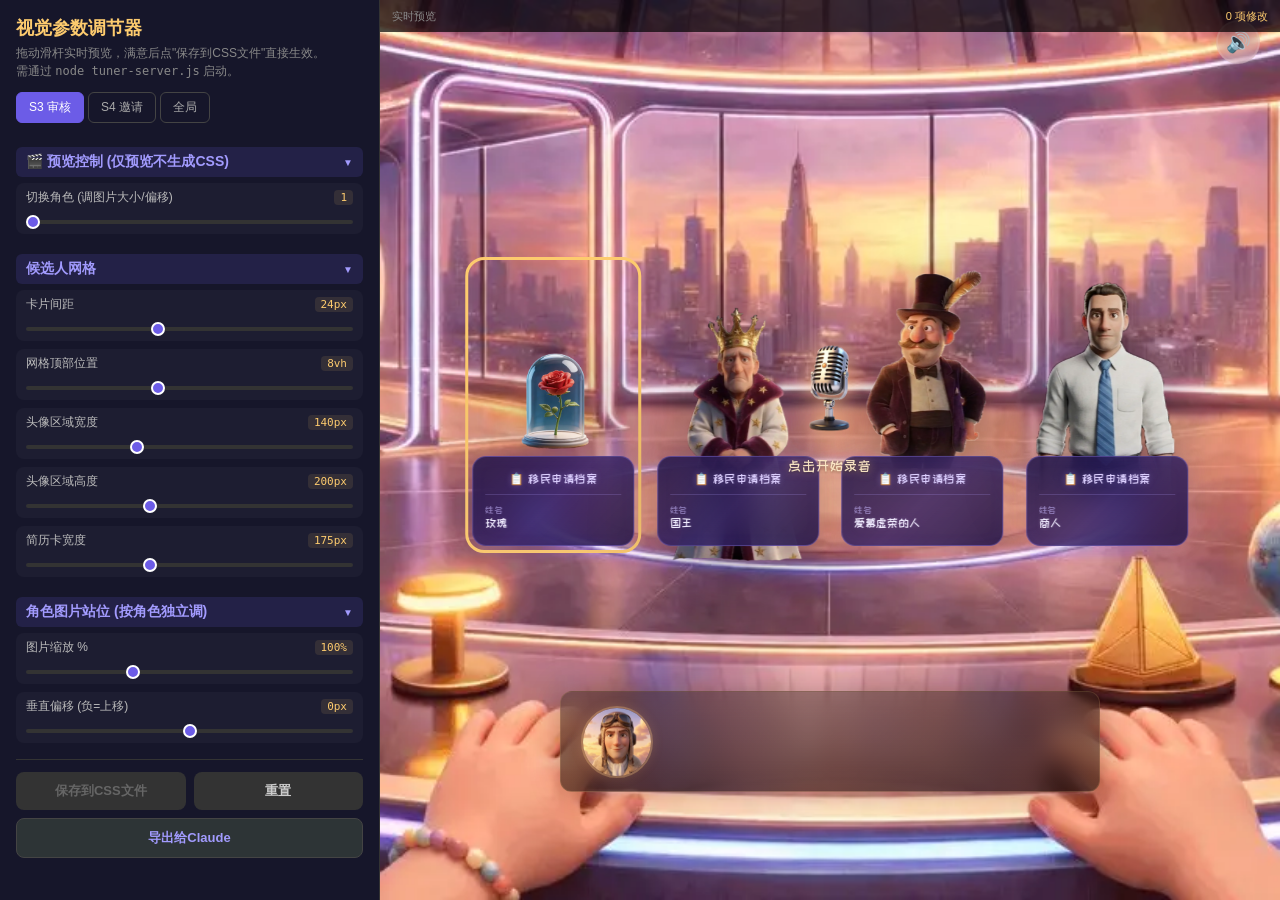
==== commit e2bd395a: "极致压缩：96MB → 3.4MB，首屏关键路径仅381KB - 字体子集化：12MB → 339KB（只保留页面实际使用的498个字符） - 图片PNG/JPG全转WebP：3.7MB → 469K" ====
--- a/tuner.html
+++ b/tuner.html
@@ -1431,10 +1431,10 @@
             const S3_CHAR_IDS = ['rose', 'king', 'vain', 'merchant'];
             const S3_CHAR_NAMES = { rose: '玫瑰', king: '国王', vain: '爱慕虚荣的人', merchant: '商人' };
             const S3_CHAR_IMAGES = {
-                rose: 'assets/images/characters/rose-desk.png',
-                king: 'assets/images/characters/king.png',
-                vain: 'assets/images/characters/vain.png',
-                merchant: 'assets/images/characters/merchant.png',
+                rose: 'assets/images/characters/rose-desk.webp',
+                king: 'assets/images/characters/king.webp',
+                vain: 'assets/images/characters/vain.webp',
+                merchant: 'assets/images/characters/merchant.webp',
             };
 
             let _s3CurrentChar = 1;
--- a/css/fonts.css
+++ b/css/fonts.css
@@ -1,43 +1,43 @@
-/* 本地字体（替代 Google Fonts CDN） */
+/* 本地字体（WOFF2 压缩格式） */
 @font-face {
   font-family: 'Ma Shan Zheng';
   font-style: normal;
   font-weight: 400;
   font-display: swap;
-  src: url(../assets/fonts/MaShanZheng-Regular.ttf) format('truetype');
+  src: url(../assets/fonts/MaShanZheng-Regular.woff2) format('woff2');
 }
 @font-face {
   font-family: 'Noto Sans SC';
   font-style: normal;
   font-weight: 300;
   font-display: swap;
-  src: url(../assets/fonts/NotoSansSC-Light.ttf) format('truetype');
+  src: url(../assets/fonts/NotoSansSC-Medium.woff2) format('woff2');
 }
 @font-face {
   font-family: 'Noto Sans SC';
   font-style: normal;
   font-weight: 400;
   font-display: swap;
-  src: url(../assets/fonts/NotoSansSC-Regular.ttf) format('truetype');
+  src: url(../assets/fonts/NotoSansSC-Medium.woff2) format('woff2');
 }
 @font-face {
   font-family: 'Noto Sans SC';
   font-style: normal;
   font-weight: 500;
   font-display: swap;
-  src: url(../assets/fonts/NotoSansSC-Medium.ttf) format('truetype');
+  src: url(../assets/fonts/NotoSansSC-Medium.woff2) format('woff2');
 }
 @font-face {
   font-family: 'Noto Sans SC';
   font-style: normal;
   font-weight: 700;
   font-display: swap;
-  src: url(../assets/fonts/NotoSansSC-Bold.ttf) format('truetype');
+  src: url(../assets/fonts/NotoSansSC-Bold.woff2) format('woff2');
 }
 @font-face {
   font-family: 'ZCOOL KuaiLe';
   font-style: normal;
   font-weight: 400;
   font-display: swap;
-  src: url(../assets/fonts/ZCOOLKuaiLe-Regular.ttf) format('truetype');
+  src: url(../assets/fonts/ZCOOLKuaiLe-Regular.woff2) format('woff2');
 }
